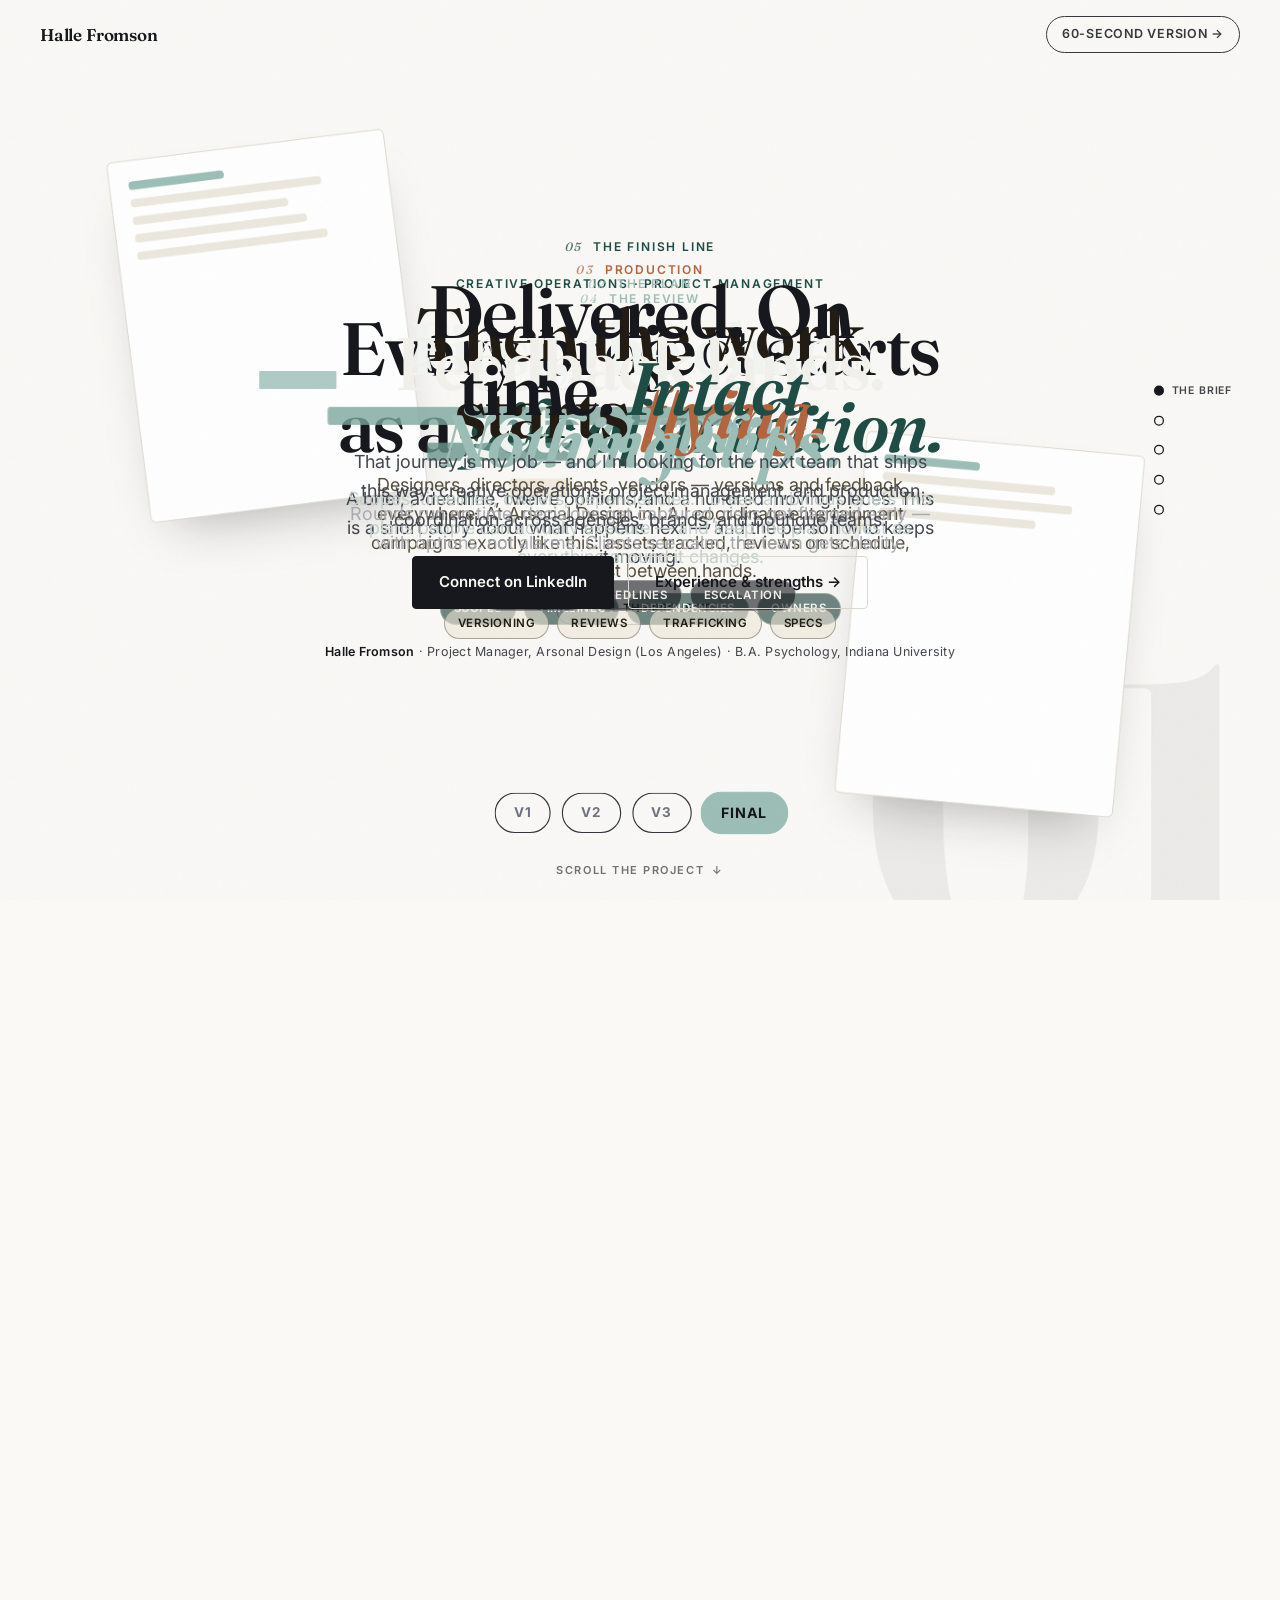
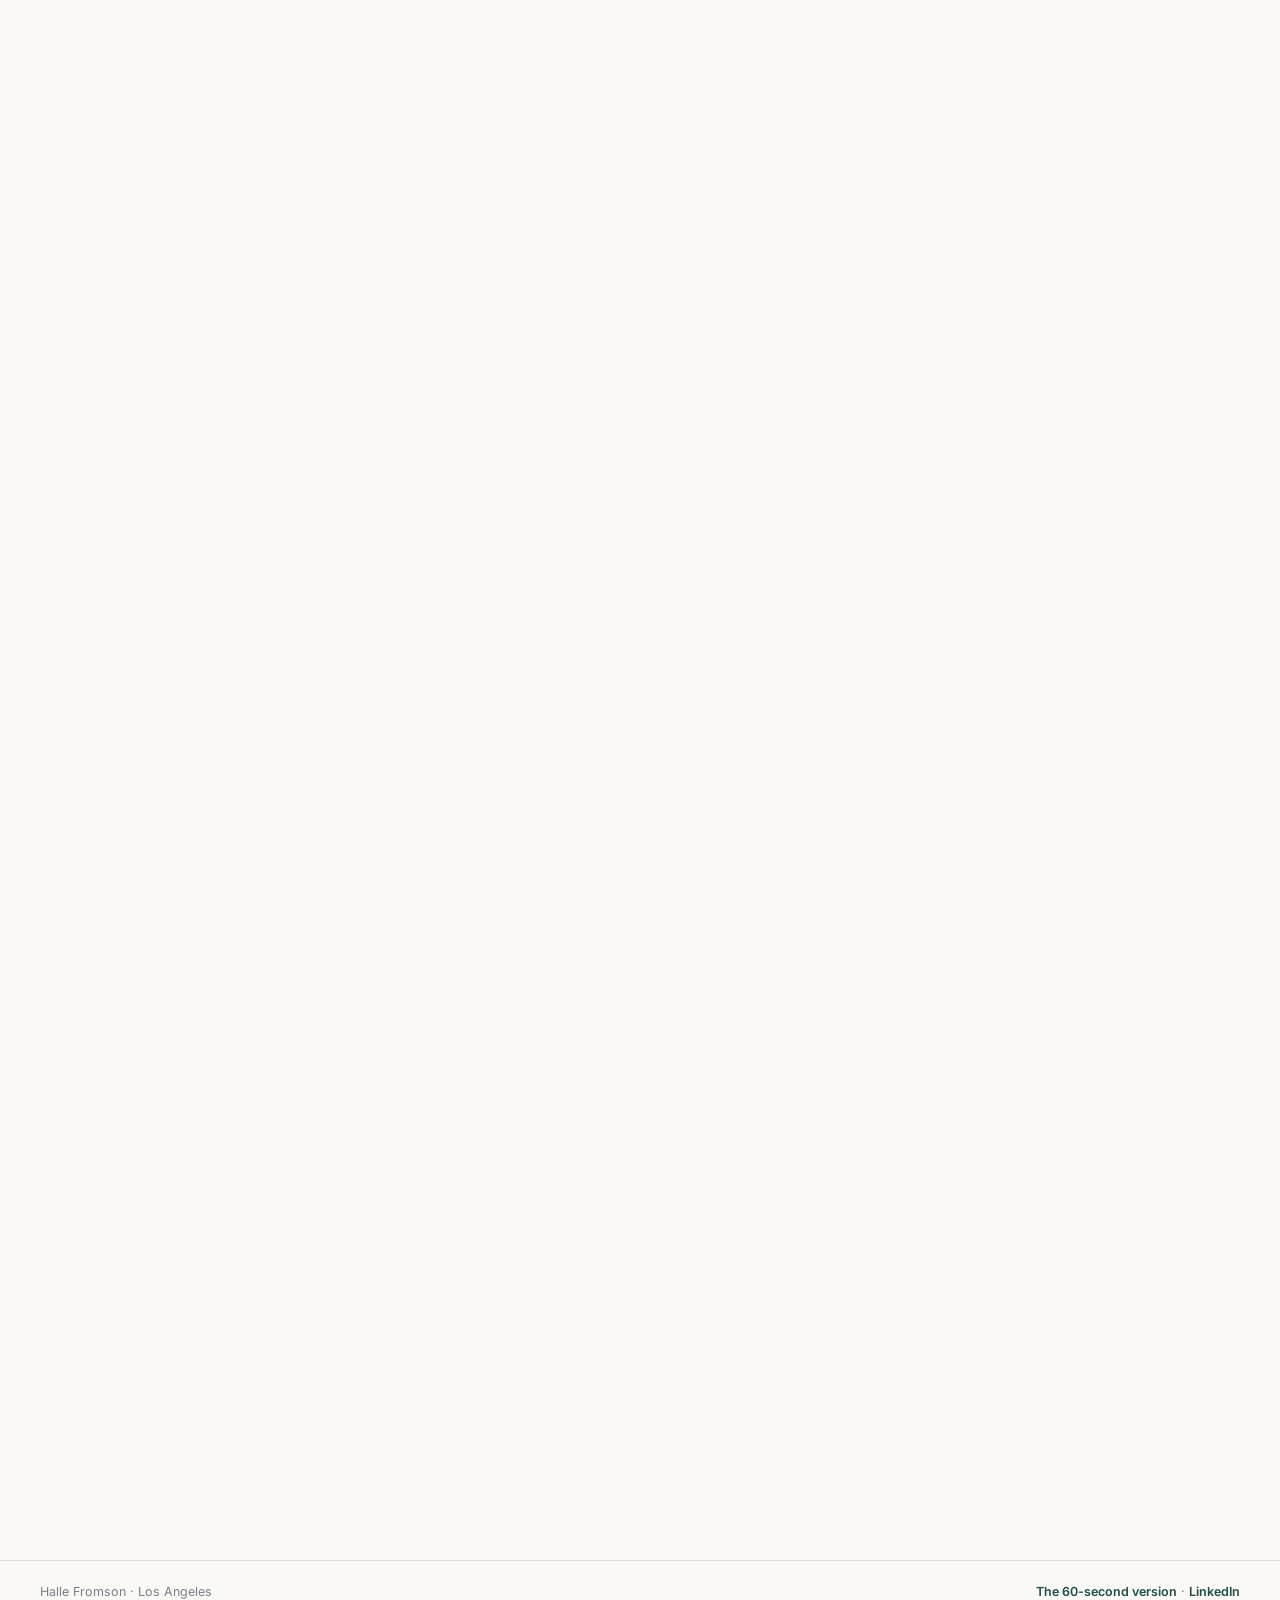
==== css-journey.html @ 500c24b0 "AI scroll world" ====
<!doctype html>
<html lang="en">
<head>
  <meta charset="utf-8" />
  <meta name="viewport" content="width=device-width, initial-scale=1, viewport-fit=cover" />
  <title>Halle Fromson — Every project is a journey. I run the route.</title>
  <meta name="description" content="Scroll through a project the way Halle Fromson runs one: brief, plan, production, review, delivery. Creative operations and project management." />
  <meta property="og:title" content="Halle Fromson — creative operations & project management" />
  <meta property="og:description" content="Scroll through a project from brief to finish line." />
  <meta property="og:type" content="website" />
  <link rel="preconnect" href="https://fonts.googleapis.com" />
  <link rel="preconnect" href="https://fonts.gstatic.com" crossorigin />
  <link href="https://fonts.googleapis.com/css2?family=Fraunces:ital,opsz,wght@0,9..144,400..700;1,9..144,400..700&family=Inter:wght@400;500;600;700&display=swap" rel="stylesheet" />
  <link rel="stylesheet" href="journey.css" />
</head>
<body>

  <!-- fixed chrome: brand, skip link, progress rail, scroll hint -->
  <div class="j-brand">
    <a class="j-name" href="#s1">Halle Fromson</a>
    <a class="j-skip" href="resume.html">60-second version →</a>
  </div>

  <nav class="j-rail" aria-label="Scenes">
    <a href="#s1"><span class="dot"></span><span class="lbl">The brief</span></a>
    <a href="#s2"><span class="dot"></span><span class="lbl">The plan</span></a>
    <a href="#s3"><span class="dot"></span><span class="lbl">Production</span></a>
    <a href="#s4"><span class="dot"></span><span class="lbl">The review</span></a>
    <a href="#s5"><span class="dot"></span><span class="lbl">Finish line</span></a>
  </nav>

  <div class="j-hint">Scroll the project</div>

  <!-- SCENE 1 — THE BRIEF -->
  <div class="scene-span" id="s1" data-scroll="2.2">
    <section class="scene-stage s-brief" aria-label="The brief">
      <div class="scene-world">
        <div class="big-num">01</div>
        <div class="paper-sheet sheet-1" aria-hidden="true">
          <i class="w40"></i><i class="w80"></i><i class="w65"></i><i class="w72"></i><i class="w80"></i>
        </div>
        <div class="paper-sheet sheet-2" aria-hidden="true">
          <i class="w40"></i><i class="w72"></i><i class="w80"></i><i class="w65"></i>
        </div>
      </div>
      <div class="scene-copy">
        <p class="scene-eyebrow">Creative operations · Project management</p>
        <h1 class="scene-title">Every project starts as a <em>pile of ambition.</em></h1>
        <p class="scene-body">A brief, a deadline, twelve opinions, and a hundred moving pieces. This is a short story about what happens next — and the person who keeps it moving.</p>
        <div class="scene-tags"><span>Scroll the project</span></div>
      </div>
    </section>
  </div>

  <!-- SCENE 2 — THE PLAN -->
  <div class="scene-span" id="s2" data-scroll="2.6">
    <section class="scene-stage s-plan" aria-label="The plan">
      <div class="scene-world">
        <div class="blueprint" aria-hidden="true"></div>
        <div class="gantt" aria-hidden="true">
          <div class="bar"></div><div class="bar"></div><div class="bar"></div><div class="bar"></div>
          <div class="milestone"></div>
        </div>
      </div>
      <div class="scene-copy">
        <p class="scene-eyebrow"><span class="scene-num">02</span>The plan</p>
        <h2 class="scene-title">First, the chaos gets <em>a spine.</em></h2>
        <p class="scene-body">Scopes, timelines, owners, dependencies. I break ambitious briefs into plans people can actually execute — and keep the plan honest as everything around it changes.</p>
        <div class="scene-tags"><span>Scopes</span><span>Timelines</span><span>Dependencies</span><span>Owners</span></div>
      </div>
    </section>
  </div>

  <!-- SCENE 3 — PRODUCTION -->
  <div class="scene-span" id="s3" data-scroll="2.6">
    <section class="scene-stage s-prod" aria-label="Production">
      <div class="scene-world">
        <div class="card-col col-a" aria-hidden="true">
          <div class="asset-card"><b>Key art — V3</b><span class="wip">In review</span></div>
          <div class="asset-card"><b>Cutdown :15</b><span class="ok">Approved</span></div>
          <div class="asset-card"><b>Social kit</b><span class="wip">With design</span></div>
          <div class="asset-card"><b>Deck refresh</b><span class="ok">Delivered</span></div>
        </div>
        <div class="card-col col-b" aria-hidden="true">
          <div class="asset-card"><b>Print specs</b><span class="ok">Trafficked</span></div>
          <div class="asset-card"><b>Client notes R2</b><span class="wip">Routing</span></div>
          <div class="asset-card"><b>Finishing files</b><span class="ok">QC passed</span></div>
        </div>
      </div>
      <div class="scene-copy">
        <p class="scene-eyebrow"><span class="scene-num">03</span>Production</p>
        <h2 class="scene-title">Then the work starts <em>flying.</em></h2>
        <p class="scene-body">Designers, directors, clients, vendors — versions and feedback everywhere. At Arsonal Design in LA I coordinate entertainment campaigns exactly like this: assets tracked, reviews on schedule, nothing lost between hands.</p>
        <div class="scene-tags"><span>Versioning</span><span>Reviews</span><span>Trafficking</span><span>Specs</span></div>
      </div>
    </section>
  </div>

  <!-- SCENE 4 — THE REVIEW -->
  <div class="scene-span" id="s4" data-scroll="2.6">
    <section class="scene-stage s-review" aria-label="The review">
      <div class="scene-world">
        <div class="stamp" aria-hidden="true">APPROVED</div>
        <div class="versions" aria-hidden="true">
          <span>V1</span><span>V2</span><span>V3</span><span class="final">FINAL</span>
        </div>
      </div>
      <div class="scene-copy">
        <p class="scene-eyebrow"><span class="scene-num">04</span>The review</p>
        <h2 class="scene-title">Feedback lands. <em>Nothing slips.</em></h2>
        <p class="scene-body">Rounds run on time, decisions get captured, risks get flagged early — with options, not alarms. Clients see calm; the team gets clarity.</p>
        <div class="scene-tags"><span>Approvals</span><span>Redlines</span><span>Escalation</span></div>
      </div>
    </section>
  </div>

  <!-- SCENE 5 — THE FINISH LINE -->
  <div class="scene-span" id="s5" data-scroll="2.4">
    <section class="scene-stage s-finish" aria-label="The finish line">
      <div class="scene-world" aria-hidden="true">
        <div class="confetti c1"></div><div class="confetti c2"></div>
        <div class="confetti c3"></div><div class="confetti c4"></div>
      </div>
      <div class="scene-copy">
        <p class="scene-eyebrow"><span class="scene-num">05</span>The finish line</p>
        <h2 class="scene-title">Delivered. On time. <em>Intact.</em></h2>
        <p class="scene-body">That journey is my job — and I'm looking for the next team that ships this way: creative operations, project management, and production coordination across agencies, brands, and boutique teams.</p>
        <div class="cta-row">
          <a class="btn btn-primary" href="https://www.linkedin.com/in/halle-fromson-1288aa114/" target="_blank" rel="noopener">Connect on LinkedIn</a>
          <a class="btn btn-ghost" href="resume.html">Experience &amp; strengths →</a>
        </div>
        <p class="receipts"><b>Halle Fromson</b> · Project Manager, Arsonal Design (Los Angeles) · B.A. Psychology, Indiana University</p>
      </div>
    </section>
  </div>

  <footer class="j-foot">
    <span>Halle Fromson · Los Angeles</span>
    <span><a href="resume.html">The 60-second version</a> · <a href="https://www.linkedin.com/in/halle-fromson-1288aa114/" target="_blank" rel="noopener">LinkedIn</a></span>
  </footer>

  <svg class="grain" aria-hidden="true"><filter id="g"><feTurbulence type="fractalNoise" baseFrequency="0.8" numOctaves="2"/></filter><rect width="100%" height="100%" filter="url(#g)"/></svg>

  <script src="journey.js"></script>
</body>
</html>
---- journey.css ----
/* ============================================================
   HALLE FROMSON — "The Journey" cinematic front door
   Adapted from scroll-world's scene/scrub architecture:
   full-viewport scenes, per-scene scroll spans, seam dissolves,
   reduced-motion + small-screen fallback to a stacked flow.
   Scenes are CSS-built worlds (no video assets, $0 pipeline).
   ============================================================ */

:root {
  --paper: #FAF9F6;
  --ink: #16181D;
  --ink-soft: #43464E;
  --hairline: #DDD9CF;
  --teal: #1F4D46;
  --mint: #9DBFB8;
  --sand: #EFE6D8;
  --clay: #B4653F;
  --serif: "Fraunces", Georgia, serif;
  --sans: "Inter", -apple-system, "Segoe UI", Helvetica, Arial, sans-serif;
}

* { box-sizing: border-box; margin: 0; padding: 0; }
html { scroll-behavior: auto; }
body {
  font-family: var(--sans); background: var(--paper); color: var(--ink);
  -webkit-font-smoothing: antialiased; line-height: 1.5;
}
::selection { background: var(--teal); color: #fff; }

/* ---------- fixed chrome ---------- */
.j-brand {
  position: fixed; top: 0; left: 0; right: 0; z-index: 90;
  display: flex; justify-content: space-between; align-items: center;
  padding: 16px clamp(18px, 3.5vw, 40px);
  pointer-events: none;
}
.j-brand a { pointer-events: auto; }
.j-name {
  font-family: var(--serif); font-weight: 600; font-size: 17px;
  color: var(--scene-ink, var(--ink)); text-decoration: none; letter-spacing: -0.01em;
  transition: color .5s;
}
.j-skip {
  font-size: 12.5px; font-weight: 600; letter-spacing: 0.06em; text-transform: uppercase;
  color: var(--scene-ink, var(--ink)); text-decoration: none;
  border: 1.5px solid currentColor; border-radius: 99px; padding: 8px 15px;
  opacity: .85; transition: opacity .2s, color .5s;
}
.j-skip:hover { opacity: 1; }

/* progress rail (scene nav) */
.j-rail {
  position: fixed; right: clamp(12px, 2.5vw, 28px); top: 50%; transform: translateY(-50%);
  z-index: 90; display: flex; flex-direction: column; gap: 14px;
}
.j-rail a { display: flex; align-items: center; gap: 9px; text-decoration: none; }
.j-rail .dot {
  width: 8px; height: 8px; border-radius: 50%;
  background: transparent; border: 1.5px solid var(--scene-ink, var(--ink));
  opacity: .45; transition: all .25s;
}
.j-rail .lbl {
  font-size: 10.5px; font-weight: 600; letter-spacing: .08em; text-transform: uppercase;
  color: var(--scene-ink, var(--ink)); opacity: 0; transform: translateX(4px);
  transition: all .25s;
}
.j-rail a.active .dot { background: var(--scene-ink, var(--ink)); opacity: 1; transform: scale(1.25); }
.j-rail a:hover .lbl, .j-rail a.active .lbl { opacity: .8; transform: none; }

.j-hint {
  position: fixed; bottom: 22px; left: 50%; transform: translateX(-50%); z-index: 90;
  font-size: 11px; font-weight: 600; letter-spacing: .14em; text-transform: uppercase;
  color: var(--scene-ink, var(--ink)); opacity: .6; transition: opacity .4s, color .5s;
  display: flex; align-items: center; gap: 8px;
}
.j-hint::after { content: "↓"; animation: hintbob 1.6s ease-in-out infinite; }
@keyframes hintbob { 50% { transform: translateY(4px); } }
.j-hint.gone { opacity: 0; pointer-events: none; }

/* ---------- scene spans & stages ---------- */
.scene-span { position: relative; }
.scene-stage {
  --p: 1; --pe: 1; --copy: 1;   /* no-JS default: everything visible */
  position: sticky; top: 0; height: 100vh; height: 100svh;
  overflow: hidden; display: grid; place-items: center;
  background: var(--scene-bg);
}
/* scrub mode (JS): scenes are fixed, stacked, dissolved over each other */
.j-scrub .scene-stage { position: fixed; inset: 0; height: 100vh; height: 100svh; }
.j-scrub .scene-span { visibility: hidden; }
.j-scrub .scene-span .scene-stage { visibility: visible; }
.j-scrub .j-foot { position: relative; z-index: 60; }
.scene-world {
  position: absolute; inset: 0; display: grid; place-items: center;
  transform: scale(calc(0.92 + var(--pe, 1) * 0.2));   /* the "camera dolly" */
  will-change: transform;
}
.scene-copy {
  position: relative; z-index: 5; max-width: 780px; padding: 0 clamp(22px, 5vw, 48px);
  text-align: center;
  opacity: var(--copy, 1);
  transform: translateY(calc((1 - var(--copy, 1)) * 24px));
  will-change: opacity, transform;
}
.scene-eyebrow {
  font-size: 12px; font-weight: 600; letter-spacing: .15em; text-transform: uppercase;
  color: var(--scene-accent); margin-bottom: 18px;
}
.scene-num {
  font-family: var(--serif); font-style: italic; font-weight: 500;
  margin-right: 10px; opacity: .75;
}
.scene-title {
  font-family: var(--serif); font-weight: 560; letter-spacing: -0.02em;
  font-size: clamp(38px, 6.5vw, 74px); line-height: 1.04; text-wrap: balance;
  color: var(--scene-ink); margin-bottom: 20px;
}
.scene-title em { font-style: italic; color: var(--scene-accent); }
.scene-body {
  font-size: clamp(15.5px, 1.9vw, 18px); color: var(--scene-ink-soft);
  max-width: 54ch; margin: 0 auto 22px; line-height: 1.6;
}
.scene-tags { display: flex; gap: 8px; justify-content: center; flex-wrap: wrap; }
.scene-tags span {
  font-size: 11.5px; font-weight: 600; letter-spacing: .05em; text-transform: uppercase;
  color: var(--scene-ink); border: 1px solid color-mix(in srgb, var(--scene-ink) 35%, transparent);
  border-radius: 99px; padding: 6px 13px; background: color-mix(in srgb, var(--scene-bg) 60%, transparent);
}

/* grain over everything, very quiet */
.grain { position: fixed; inset: 0; width: 100%; height: 100%; z-index: 80; pointer-events: none; opacity: .05; mix-blend-mode: multiply; }

/* ============ SCENE 1 — THE BRIEF (bone paper) ============ */
.s-brief { --scene-bg: var(--paper); --scene-ink: var(--ink); --scene-ink-soft: var(--ink-soft); --scene-accent: var(--teal); }
.s-brief .big-num {
  position: absolute; right: -2vw; bottom: -6vh; z-index: 1;
  font-family: var(--serif); font-weight: 700; font-size: 46vh; line-height: 1;
  color: var(--ink); opacity: .06;
  transform: translateY(calc((1 - var(--pe, 1)) * 10vh));
}
.paper-sheet {
  position: absolute; z-index: 2; width: min(300px, 32vw); aspect-ratio: 0.77;
  background: #fff; border: 1px solid var(--hairline); border-radius: 6px;
  box-shadow: 0 30px 60px -30px rgba(22,24,29,.35);
  padding: 22px 20px; display: flex; flex-direction: column; gap: 10px;
}
.paper-sheet i { display: block; height: 9px; border-radius: 4px; background: #ECE8DE; }
.paper-sheet i.w40 { width: 40%; background: var(--mint); }
.paper-sheet i.w80 { width: 80%; } .paper-sheet i.w65 { width: 65%; } .paper-sheet i.w72 { width: 72%; }
.sheet-1 { left: 7vw; top: 14vh; transform: rotate(calc(-7deg + var(--pe,1) * -3deg)) translateY(calc(var(--pe,1) * -9vh)); }
.sheet-2 { right: 9vw; top: 50vh; transform: rotate(calc(5deg + var(--pe,1) * 4deg)) translateY(calc(var(--pe,1) * -16vh)); }
@media (max-width: 1100px) { .sheet-2 { display: none; } }

/* ============ SCENE 2 — THE PLAN (blueprint teal) ============ */
.s-plan { --scene-bg: #143A34; --scene-ink: #F2F5F1; --scene-ink-soft: #C4D2CC; --scene-accent: var(--mint); }
.s-plan .blueprint {
  position: absolute; inset: -10%;
  background:
    repeating-linear-gradient(0deg, rgba(157,191,184,.12) 0 1px, transparent 1px 72px),
    repeating-linear-gradient(90deg, rgba(157,191,184,.12) 0 1px, transparent 1px 72px);
  transform: translateY(calc(var(--pe, 1) * -7vh));
}
.gantt {
  position: absolute; z-index: 2; left: 50%; top: 50%;
  transform: translate(-50%, -50%);
  width: min(680px, 84vw); display: flex; flex-direction: column; gap: 16px; opacity: .8;
}
.gantt .bar { height: 16px; border-radius: 3px; background: var(--mint); transform-origin: left; }
.gantt .bar:nth-child(1) { width: 58%; transform: scaleX(clamp(0, calc((var(--p,0) - .05) * 2.2), 1)); }
.gantt .bar:nth-child(2) { width: 74%; margin-left: 9%;  background: #7FA89F; transform: scaleX(clamp(0, calc((var(--p,0) - .18) * 2.2), 1)); }
.gantt .bar:nth-child(3) { width: 46%; margin-left: 22%; background: #6A968C; transform: scaleX(clamp(0, calc((var(--p,0) - .31) * 2.2), 1)); }
.gantt .bar:nth-child(4) { width: 61%; margin-left: 33%; background: var(--sand); transform: scaleX(clamp(0, calc((var(--p,0) - .44) * 2.2), 1)); }
.gantt .milestone { width: 13px; height: 13px; border-radius: 3px; transform: rotate(45deg); background: var(--sand); margin-left: 78%; opacity: clamp(0, calc((var(--p,0) - .6) * 4), 1); }

/* ============ SCENE 3 — PRODUCTION (warm studio) ============ */
.s-prod { --scene-bg: var(--sand); --scene-ink: #221C14; --scene-ink-soft: #58503F; --scene-accent: var(--clay); }
.card-col { position: absolute; z-index: 2; top: -12vh; display: flex; flex-direction: column; gap: 18px; width: min(200px, 22vw); }
.col-a { left: 5vw;  transform: translateY(calc(var(--pe, 1) * -24vh)) rotate(-1.5deg); }
.col-b { right: 5vw; top: -4vh; transform: translateY(calc(var(--pe, 1) * -38vh)) rotate(1.5deg); }
.asset-card {
  background: #fff; border: 1px solid #E2D8C6; border-radius: 8px; padding: 13px 14px;
  box-shadow: 0 18px 40px -24px rgba(34,28,20,.4);
  font-size: 11px; font-weight: 600; letter-spacing: .06em; text-transform: uppercase; color: #58503F;
}
.asset-card b { display: block; font-family: var(--serif); font-size: 14px; letter-spacing: 0; text-transform: none; color: #221C14; margin-bottom: 3px; }
.asset-card .ok { color: var(--teal); }
.asset-card .wip { color: var(--clay); }
@media (max-width: 900px) { .col-a, .col-b { width: 30vw; } .col-b { display: none; } }

/* ============ SCENE 4 — THE REVIEW (ink night) ============ */
.s-review { --scene-bg: #131519; --scene-ink: #F2F1EC; --scene-ink-soft: #A9ACB4; --scene-accent: var(--mint); }
.versions { position: absolute; z-index: 2; bottom: 12vh; left: 50%; transform: translateX(-50%); display: flex; gap: 10px; }
.versions span {
  font-family: var(--sans); font-size: 12px; font-weight: 700; letter-spacing: .08em;
  color: #6E7280; border: 1.5px solid #33363E; border-radius: 99px; padding: 8px 16px;
  transition: none;
}
.versions span:nth-child(1) { opacity: clamp(0, calc(var(--p,0) * 5), 1); }
.versions span:nth-child(2) { opacity: clamp(0, calc((var(--p,0) - .15) * 5), 1); }
.versions span:nth-child(3) { opacity: clamp(0, calc((var(--p,0) - .3) * 5), 1); }
.versions span.final {
  color: var(--scene-bg); background: var(--mint); border-color: var(--mint);
  opacity: clamp(0, calc((var(--p,0) - .5) * 4), 1);
  transform: scale(clamp(.7, calc(.7 + var(--p,0) * .45), 1.08));
}
.stamp {
  position: absolute; z-index: 1; top: 12vh; right: 8vw;
  font-family: var(--serif); font-weight: 700; font-size: clamp(60px, 9vw, 120px); line-height: 1;
  color: transparent; -webkit-text-stroke: 2px rgba(157,191,184,.28);
  transform: rotate(-9deg) scale(calc(1.3 - var(--pe, 1) * .3));
  opacity: clamp(0, calc((var(--p,0) - .35) * 3), 1);
}

/* ============ SCENE 5 — THE FINISH LINE (light) ============ */
.s-finish { --scene-bg: var(--paper); --scene-ink: var(--ink); --scene-ink-soft: var(--ink-soft); --scene-accent: var(--teal); }
.confetti { position: absolute; width: 12px; height: 12px; border-radius: 2px; z-index: 1; opacity: calc(var(--pe, 1) * .85); }
.confetti.c1 { background: var(--mint); left: 16vw; top: 22vh; transform: rotate(15deg) translateY(calc(var(--pe,1) * -9vh)); }
.confetti.c2 { background: var(--clay); right: 20vw; top: 18vh; transform: rotate(-20deg) translateY(calc(var(--pe,1) * -14vh)); }
.confetti.c3 { background: var(--teal); left: 26vw; bottom: 24vh; transform: rotate(30deg) translateY(calc(var(--pe,1) * -7vh)); }
.confetti.c4 { background: #D9C58F; right: 30vw; bottom: 30vh; transform: rotate(-8deg) translateY(calc(var(--pe,1) * -12vh)); }
.cta-row { display: flex; gap: 14px; justify-content: center; flex-wrap: wrap; margin-top: 6px; }
.btn {
  display: inline-flex; align-items: center; gap: 8px; text-decoration: none;
  font-size: 15px; font-weight: 600; padding: 14px 26px; border-radius: 4px;
  transition: transform .15s, background .15s, color .15s, border-color .15s;
}
.btn:active { transform: translateY(1px); }
.btn-primary { background: var(--ink); color: var(--paper); border: 1.5px solid var(--ink); }
.btn-primary:hover { background: var(--teal); border-color: var(--teal); }
.btn-ghost { background: transparent; color: var(--ink); border: 1.5px solid var(--hairline); }
.btn-ghost:hover { border-color: var(--teal); color: var(--teal); }
.receipts {
  margin-top: 34px; font-size: 12.5px; color: var(--ink-soft); letter-spacing: .02em;
}
.receipts b { color: var(--ink); font-weight: 600; }

/* ---------- footer ---------- */
.j-foot {
  background: var(--paper); border-top: 1px solid var(--hairline);
  padding: 22px clamp(18px, 3.5vw, 40px); font-size: 12.5px; color: #7A7D85;
  display: flex; justify-content: space-between; gap: 12px; flex-wrap: wrap;
}
.j-foot a { color: var(--teal); text-decoration: none; font-weight: 600; }

/* ============================================================
   FALLBACK MODE — reduced motion, small screens, no-JS.
   Scenes stack as full designed panels; no pinning, no scrub.
   The <html> gets .j-static from JS (or the media queries below).
   ============================================================ */
.j-static .scene-span { height: auto !important; }
.j-static .scene-stage { position: relative; height: auto; min-height: 92vh; padding: 96px 0; opacity: 1; }
.j-static .scene-world { position: absolute; transform: none; }
.j-static .scene-stage { --p: 1; --pe: 1; --copy: 1; }
.j-static .scene-copy { opacity: 1; transform: none; }
.j-static .j-hint, .j-static .j-rail { display: none; }

@media (prefers-reduced-motion: reduce) {
  .j-hint::after { animation: none; }
}
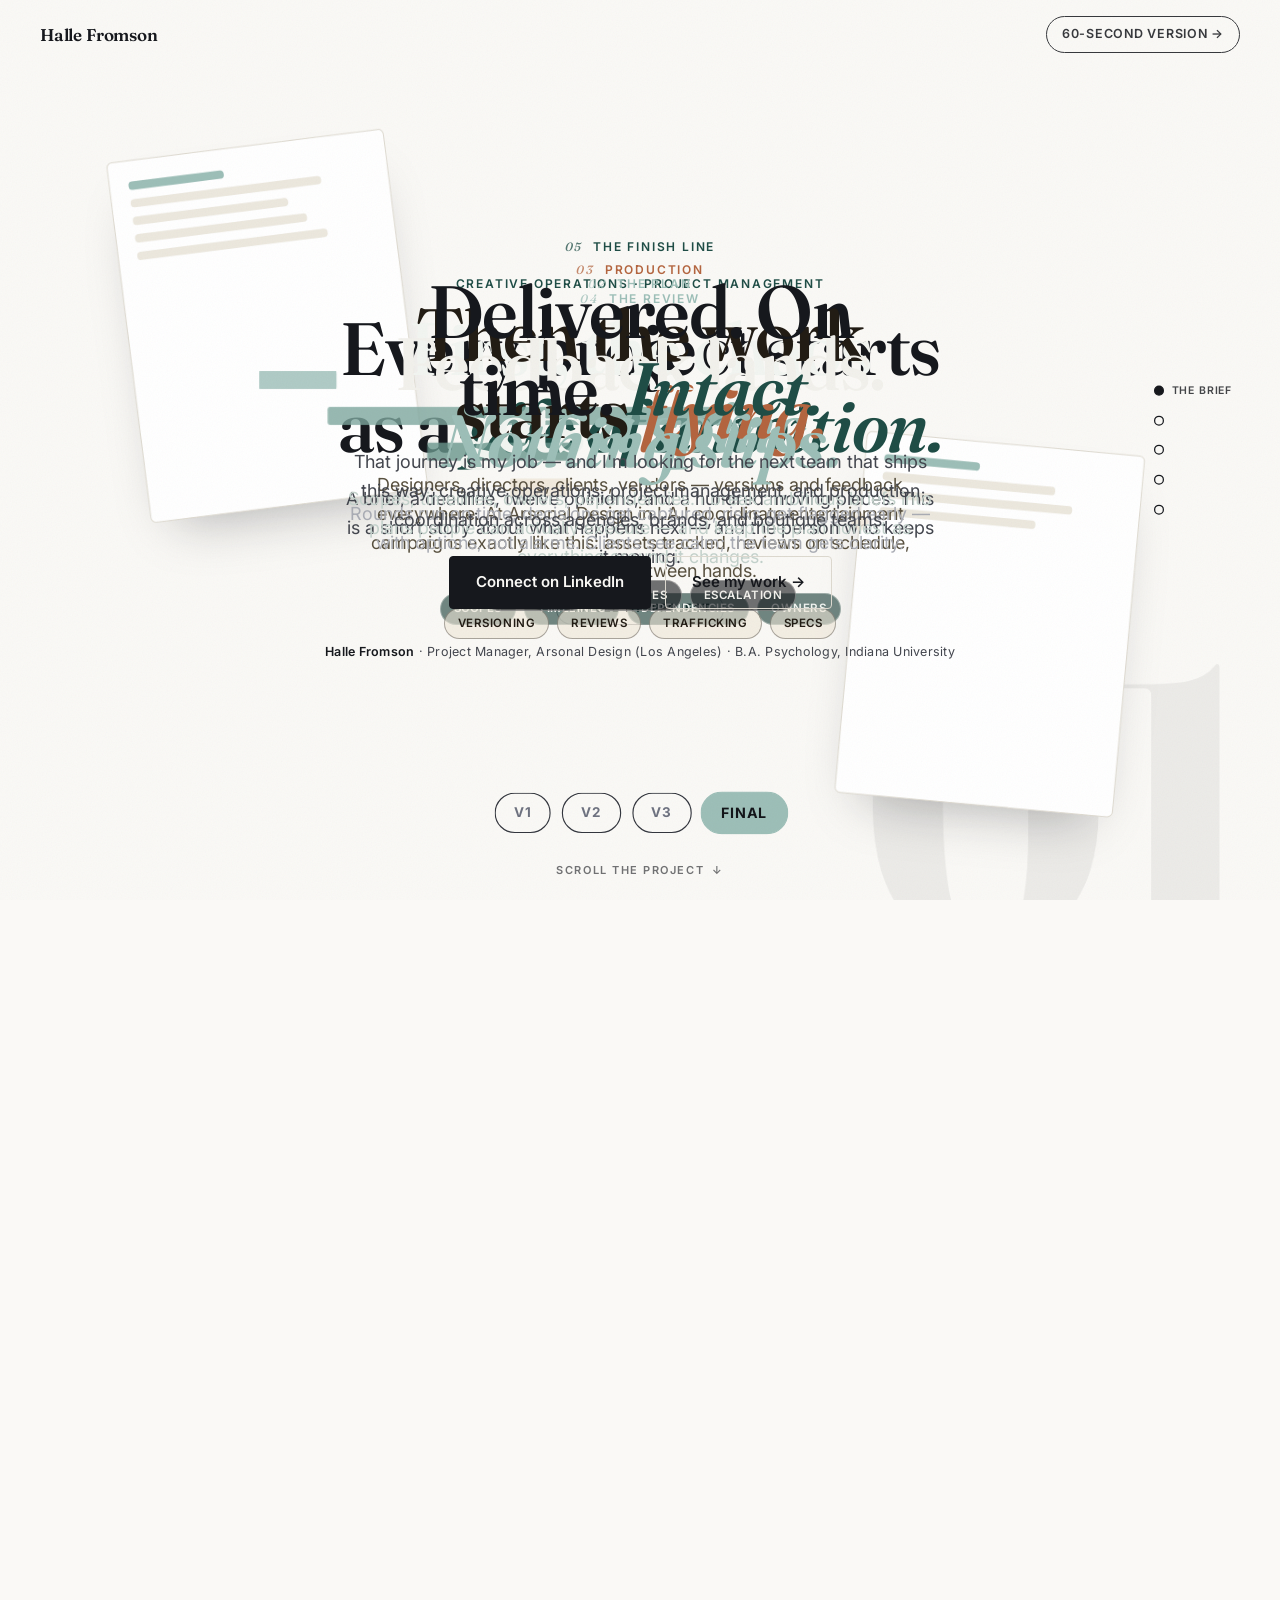
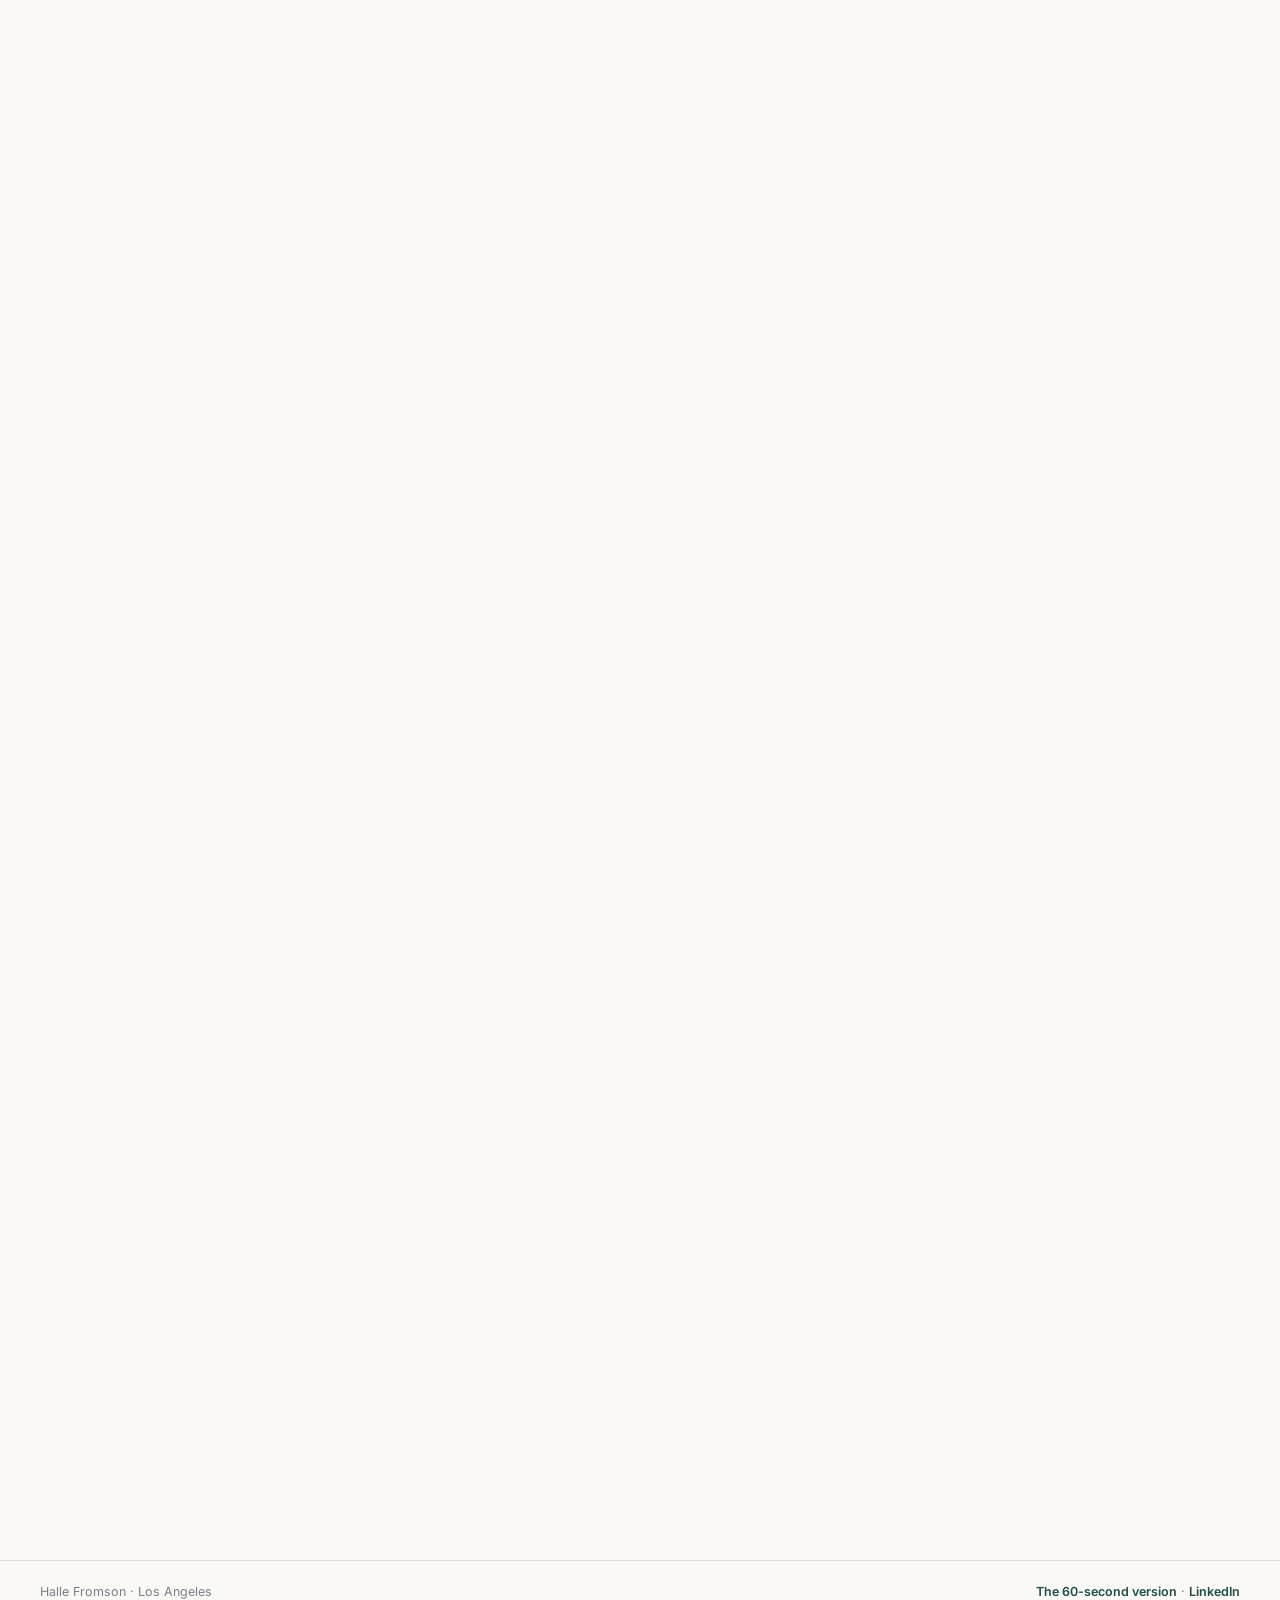
==== commit 4afb3b74: "Add files via upload" ====
--- a/css-journey.html
+++ b/css-journey.html
@@ -127,7 +127,7 @@
         <p class="scene-body">That journey is my job — and I'm looking for the next team that ships this way: creative operations, project management, and production coordination across agencies, brands, and boutique teams.</p>
         <div class="cta-row">
           <a class="btn btn-primary" href="https://www.linkedin.com/in/halle-fromson-1288aa114/" target="_blank" rel="noopener">Connect on LinkedIn</a>
-          <a class="btn btn-ghost" href="resume.html">Experience &amp; strengths →</a>
+          <a class="btn btn-ghost" href="resume.html">See my work →</a>
         </div>
         <p class="receipts"><b>Halle Fromson</b> · Project Manager, Arsonal Design (Los Angeles) · B.A. Psychology, Indiana University</p>
       </div>
